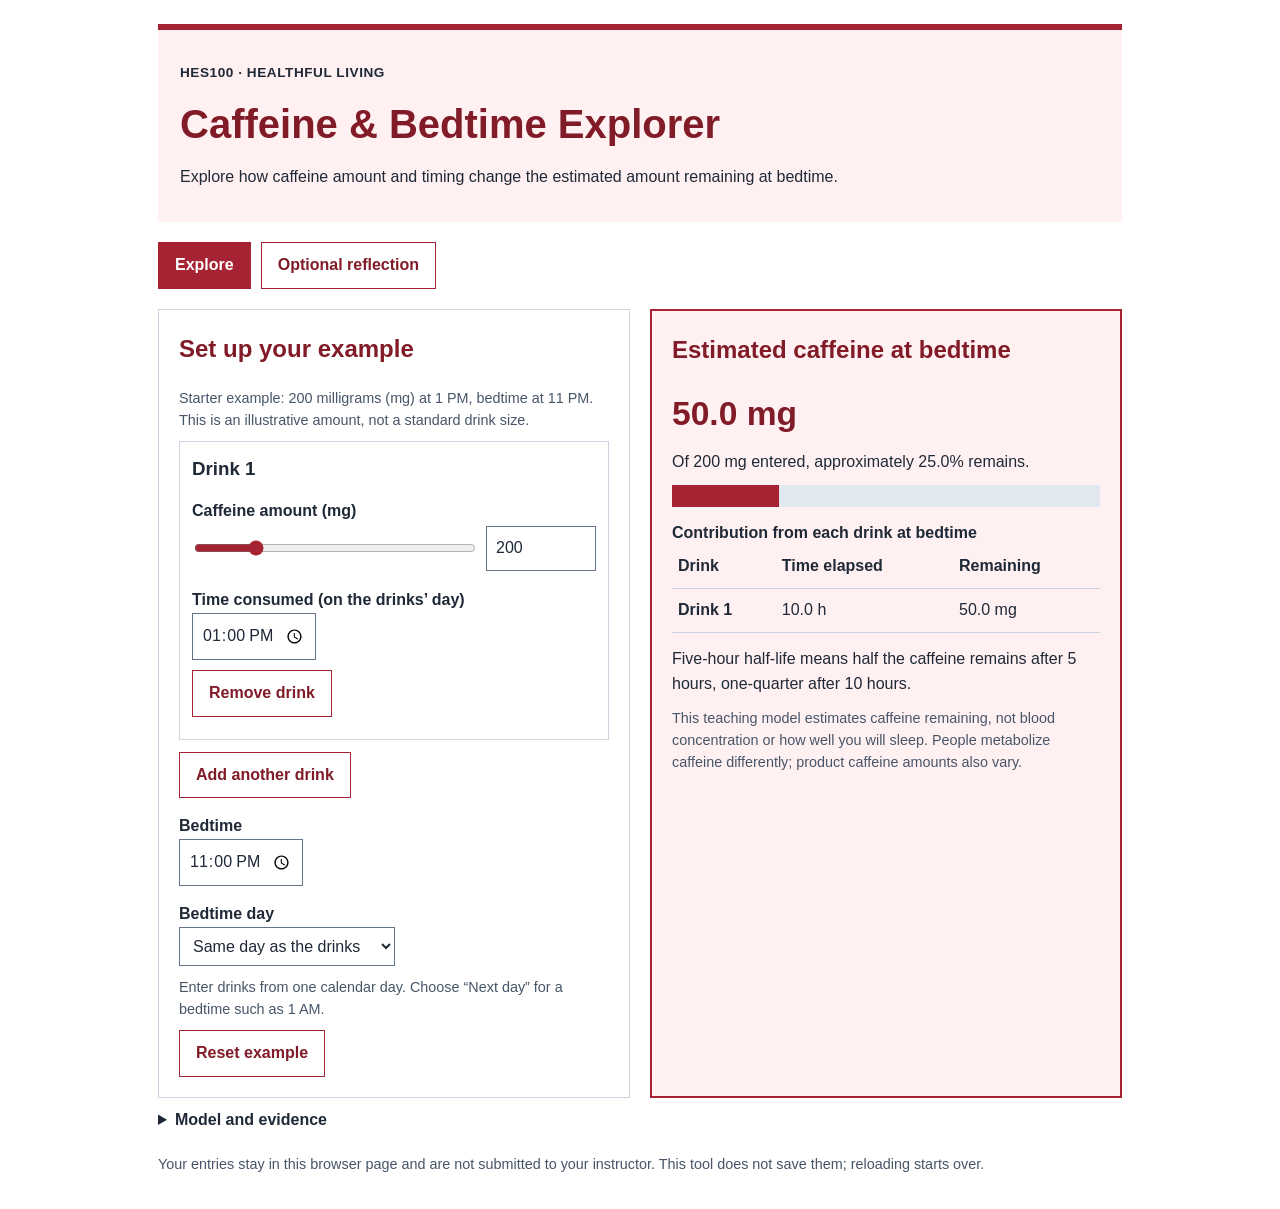
==== caffeine/index.html @ 2731abf6 "Add HES smoking/vaping cost and caffeine teaching demos" ====
<!doctype html><html lang="en"><head><meta charset="utf-8"><meta name="viewport" content="width=device-width,initial-scale=1"><title>Caffeine & Bedtime Explorer | HES100</title><link rel="icon" href="data:image/svg+xml,%3Csvg xmlns='http://www.w3.org/2000/svg' viewBox='0 0 64 64'%3E%3Crect width='64' height='64' rx='12' fill='%23a52332'/%3E%3Cpath d='M15 14h8v14h18V14h8v36h-8V36H23v14h-8z' fill='white'/%3E%3C/svg%3E"><link rel="stylesheet" href="/demos.css"></head><body><a class="skip" href="#main">Skip to main content</a><main id="main"><header><p class="eyebrow">HES100 · HEALTHFUL LIVING</p><h1>Caffeine & Bedtime Explorer</h1><p>Explore how caffeine amount and timing change the estimated amount remaining at bedtime.</p></header><nav class="nav" aria-label="Demo sections"><button id="explore-tab" aria-pressed="true" aria-controls="explore">Explore</button><button id="reflect-tab" aria-pressed="false" aria-controls="reflect">Optional reflection</button></nav><section id="explore"><div class="layout"><div class="card"><h2>Set up your example</h2><p class="muted">Starter example: 200 milligrams (mg) at 1 PM, bedtime at 11 PM. This is an illustrative amount, not a standard drink size.</p><div id="drinks"></div><button id="add">Add another drink</button><label for="bedtime">Bedtime</label><input id="bedtime" type="time" value="23:00" required><label for="bedday">Bedtime day</label><select id="bedday"><option value="0">Same day as the drinks</option><option value="1">Next day (after midnight)</option></select><p class="muted">Enter drinks from one calendar day. Choose “Next day” for a bedtime such as 1 AM.</p><button id="reset">Reset example</button></div><div class="card result"><h2>Estimated caffeine at bedtime</h2><div id="results" role="status" aria-live="polite" aria-atomic="true"></div><p>Five-hour half-life means half the caffeine remains after 5 hours, one-quarter after 10 hours.</p><p class="muted">This teaching model estimates caffeine remaining, not blood concentration or how well you will sleep. People metabolize caffeine differently; product caffeine amounts also vary.</p></div></div><details><summary>Model and evidence</summary><p>For each drink: remaining caffeine = amount × 0.5<sup>(hours elapsed ÷ 5)</sup>. The tool adds the remaining amounts from all entered drinks. It assumes immediate absorption and a fixed five-hour half-life; it excludes earlier days, absorption delays, and individual differences.</p><p>The National Academies’ <a href="https://www.ncbi.nlm.nih.gov/books/NBK223808/" target="_blank" rel="noopener">Pharmacology of Caffeine</a> describes first-order elimination, an average half-life around five hours, and substantial variation.</p></details></section><section id="reflect" class="card" hidden><h2 tabindex="-1">Think about your results</h2><p>These questions are optional. Nothing is submitted from this tool.</p><label for="reflection">Change one drink’s amount or time. What changed in the bedtime estimate, and why? Use your before-and-after numbers.</label><textarea id="reflection"></textarea></section><p class="muted">Your entries stay in this browser page and are not submitted to your instructor. This tool does not save them; reloading starts over.</p></main><script src="/demo-common.js"></script><script>let nextID=0;function minutes(t){const a=t.split(':').map(Number);return a[0]*60+a[1]}function addDrink(amount=100,time='15:00'){const id=++nextID;const div=document.createElement('div');div.className='drink';div.dataset.id=id;div.innerHTML='<h3>Drink '+id+'</h3><label for="amount-'+id+'">Caffeine amount (mg)</label><div class="pair"><input id="amount-'+id+'" type="range" min="0" max="1000" step="1" value="'+amount+'"><input id="amount-'+id+'-number" aria-label="Drink '+id+' caffeine amount, exact milligrams" type="number" min="0" max="1000" step="1" value="'+amount+'" required></div><label for="time-'+id+'">Time consumed (on the drinks’ day)</label><input id="time-'+id+'" type="time" value="'+time+'" required><p><button type="button" class="remove" aria-label="Remove drink '+id+'">Remove drink</button></p>';$('drinks').append(div);bind('amount-'+id,update);$('time-'+id).oninput=update;div.querySelector('.remove').onclick=()=>{div.remove();update();$('add').focus()};update()}function update(){const nodes=[...document.querySelectorAll('.drink')];$('add').disabled=nodes.length>=8;if(!nodes.length){$('results').innerHTML='<p>Add a drink to explore the estimate.</p>';return}if(!$('bedtime').value){$('results').innerHTML='<p class="error">Enter a bedtime.</p>';return}const end=minutes($('bedtime').value)+1440*+$('bedday').value;let total=0,intake=0,rows='';for(const n of nodes){const id=n.dataset.id,a=$('amount-'+id+'-number'),t=$('time-'+id);if(!a.value||!a.checkValidity()||!t.value){$('results').innerHTML='<p class="error">Enter a valid amount (0–1000 mg) and time for every drink.</p>';return}const hours=(end-minutes(t.value))/60;if(hours<0){$('results').innerHTML='<p class="error">Bedtime must be at or after every drink. For a bedtime after midnight, choose “Next day.”</p>';return}const remaining=+a.value*Math.pow(.5,hours/5);total+=remaining;intake+=+a.value;rows+='<tr><th scope="row">Drink '+id+'</th><td>'+hours.toFixed(1)+' h</td><td>'+remaining.toFixed(1)+' mg</td></tr>'}const percent=intake?total/intake*100:0;$('results').innerHTML='<p class="big">'+total.toFixed(1)+' mg</p><p>Of '+intake+' mg entered, approximately '+percent.toFixed(1)+'% remains.</p><div class="bar" aria-hidden="true"><span style="width:'+percent+'%"></span></div><table><caption>Contribution from each drink at bedtime</caption><thead><tr><th scope="col">Drink</th><th scope="col">Time elapsed</th><th scope="col">Remaining</th></tr></thead><tbody>'+rows+'</tbody></table>'}function reset(){$('drinks').innerHTML='';nextID=0;$('bedtime').value='23:00';$('bedday').value='0';addDrink(200,'13:00')}$('add').onclick=()=>{addDrink();$('amount-'+nextID+'-number').focus()};$('bedtime').oninput=update;$('bedday').onchange=update;$('reset').onclick=reset;reset();</script></body></html>
---- demos.css ----
:root{--red:#a52332;--dark:#801b27;--pale:#fff1f2;--ink:#1f2937;--border:#cbd5e1}*{box-sizing:border-box}body{margin:0;font:1rem/1.55 Arial,Helvetica,sans-serif;color:var(--ink);background:#fff}main{max-width:1000px;margin:auto;padding:24px 18px}header{border-top:6px solid var(--red);background:var(--pale);padding:22px}h1{margin:0;color:var(--dark);font-size:clamp(1.8rem,5vw,2.5rem)}h2{color:var(--dark);margin-top:0}p{margin:10px 0}.eyebrow{font-size:.85rem;font-weight:bold;letter-spacing:.04em}.nav{display:flex;gap:10px;flex-wrap:wrap;margin:20px 0}button{font:inherit;padding:10px 16px;cursor:pointer;border:1px solid var(--red);background:white;color:var(--dark);font-weight:bold;min-height:44px}button[aria-pressed=true],.primary{background:var(--red);color:white}.layout{display:grid;grid-template-columns:1fr 1fr;gap:20px}.card{border:1px solid var(--border);padding:20px;min-width:0}.result{background:var(--pale);border:2px solid var(--red)}label{display:block;font-weight:bold;margin-top:16px}input,select,textarea{font:inherit;padding:9px;border:1px solid #64748b;max-width:100%;background:white;color:var(--ink)}input[type=number]{width:110px}input[type=range]{width:100%;accent-color:var(--red);min-height:44px;padding:0}.pair{display:grid;grid-template-columns:minmax(0,1fr) 110px;gap:12px;align-items:center}.big{font-size:2.1rem;font-weight:bold;color:var(--dark)}table{width:100%;border-collapse:collapse;margin:14px 0}th,td{text-align:left;padding:9px 6px;border-bottom:1px solid var(--border)}caption{text-align:left;font-weight:bold}textarea{width:100%;min-height:100px}summary{cursor:pointer;font-weight:bold;padding:10px 0}a{color:var(--dark)}:focus-visible{outline:3px solid #a65300;outline-offset:3px}.muted{font-size:.9rem;color:#475569}.bar{height:22px;background:#e2e8f0;overflow:hidden}.bar span{display:block;height:100%;background:var(--red)}[hidden]{display:none!important}.skip{position:absolute;top:-100px;background:white;padding:10px}.skip:focus{top:0}.drink{padding:12px;border:1px solid var(--border);margin-bottom:12px}.drink h3{margin:0}.error{color:#801b27;font-weight:bold}@media(max-width:700px){.layout{grid-template-columns:1fr}main{padding:16px 12px}header,.card{padding:16px}}@media(prefers-reduced-motion:reduce){*{scroll-behavior:auto}}
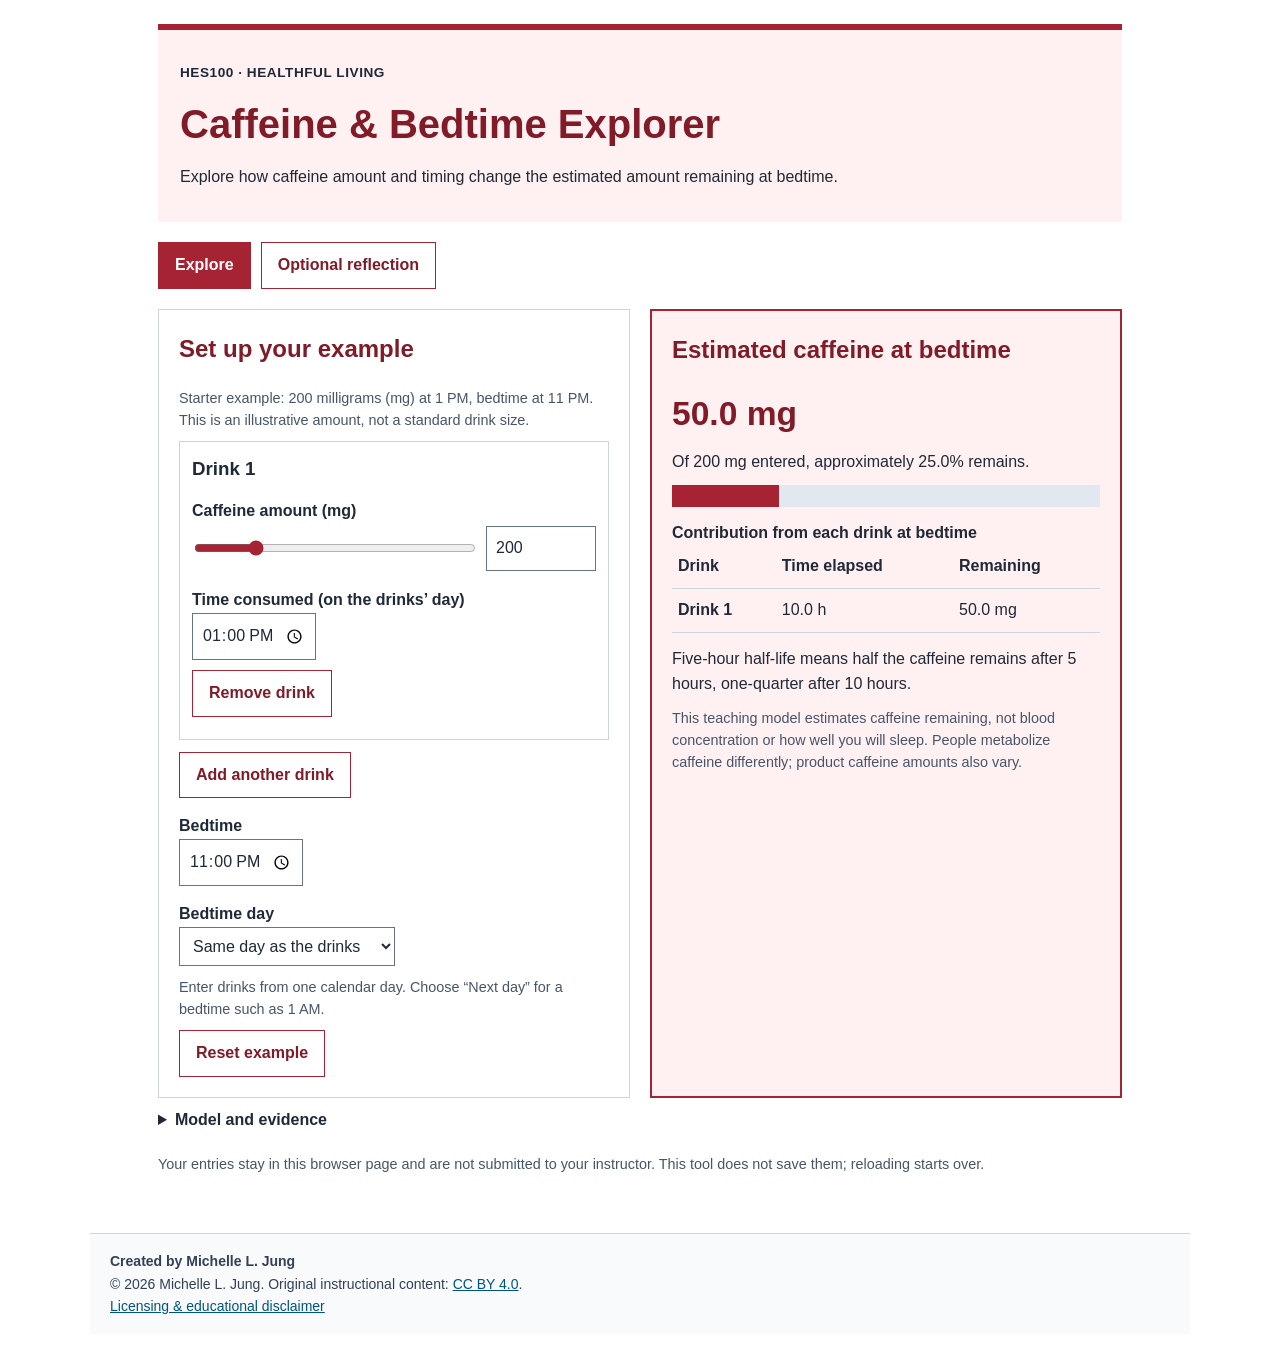
==== commit 945ad547: "Add creator credit, CC BY 4.0 content licensing, MIT code license, and educational disclaimer" ====
--- a/caffeine/index.html
+++ b/caffeine/index.html
@@ -1 +1,2 @@
-<!doctype html><html lang="en"><head><meta charset="utf-8"><meta name="viewport" content="width=device-width,initial-scale=1"><title>Caffeine & Bedtime Explorer | HES100</title><link rel="icon" href="data:image/svg+xml,%3Csvg xmlns='http://www.w3.org/2000/svg' viewBox='0 0 64 64'%3E%3Crect width='64' height='64' rx='12' fill='%23a52332'/%3E%3Cpath d='M15 14h8v14h18V14h8v36h-8V36H23v14h-8z' fill='white'/%3E%3C/svg%3E"><link rel="stylesheet" href="/demos.css"></head><body><a class="skip" href="#main">Skip to main content</a><main id="main"><header><p class="eyebrow">HES100 · HEALTHFUL LIVING</p><h1>Caffeine & Bedtime Explorer</h1><p>Explore how caffeine amount and timing change the estimated amount remaining at bedtime.</p></header><nav class="nav" aria-label="Demo sections"><button id="explore-tab" aria-pressed="true" aria-controls="explore">Explore</button><button id="reflect-tab" aria-pressed="false" aria-controls="reflect">Optional reflection</button></nav><section id="explore"><div class="layout"><div class="card"><h2>Set up your example</h2><p class="muted">Starter example: 200 milligrams (mg) at 1 PM, bedtime at 11 PM. This is an illustrative amount, not a standard drink size.</p><div id="drinks"></div><button id="add">Add another drink</button><label for="bedtime">Bedtime</label><input id="bedtime" type="time" value="23:00" required><label for="bedday">Bedtime day</label><select id="bedday"><option value="0">Same day as the drinks</option><option value="1">Next day (after midnight)</option></select><p class="muted">Enter drinks from one calendar day. Choose “Next day” for a bedtime such as 1 AM.</p><button id="reset">Reset example</button></div><div class="card result"><h2>Estimated caffeine at bedtime</h2><div id="results" role="status" aria-live="polite" aria-atomic="true"></div><p>Five-hour half-life means half the caffeine remains after 5 hours, one-quarter after 10 hours.</p><p class="muted">This teaching model estimates caffeine remaining, not blood concentration or how well you will sleep. People metabolize caffeine differently; product caffeine amounts also vary.</p></div></div><details><summary>Model and evidence</summary><p>For each drink: remaining caffeine = amount × 0.5<sup>(hours elapsed ÷ 5)</sup>. The tool adds the remaining amounts from all entered drinks. It assumes immediate absorption and a fixed five-hour half-life; it excludes earlier days, absorption delays, and individual differences.</p><p>The National Academies’ <a href="https://www.ncbi.nlm.nih.gov/books/NBK223808/" target="_blank" rel="noopener">Pharmacology of Caffeine</a> describes first-order elimination, an average half-life around five hours, and substantial variation.</p></details></section><section id="reflect" class="card" hidden><h2 tabindex="-1">Think about your results</h2><p>These questions are optional. Nothing is submitted from this tool.</p><label for="reflection">Change one drink’s amount or time. What changed in the bedtime estimate, and why? Use your before-and-after numbers.</label><textarea id="reflection"></textarea></section><p class="muted">Your entries stay in this browser page and are not submitted to your instructor. This tool does not save them; reloading starts over.</p></main><script src="/demo-common.js"></script><script>let nextID=0;function minutes(t){const a=t.split(':').map(Number);return a[0]*60+a[1]}function addDrink(amount=100,time='15:00'){const id=++nextID;const div=document.createElement('div');div.className='drink';div.dataset.id=id;div.innerHTML='<h3>Drink '+id+'</h3><label for="amount-'+id+'">Caffeine amount (mg)</label><div class="pair"><input id="amount-'+id+'" type="range" min="0" max="1000" step="1" value="'+amount+'"><input id="amount-'+id+'-number" aria-label="Drink '+id+' caffeine amount, exact milligrams" type="number" min="0" max="1000" step="1" value="'+amount+'" required></div><label for="time-'+id+'">Time consumed (on the drinks’ day)</label><input id="time-'+id+'" type="time" value="'+time+'" required><p><button type="button" class="remove" aria-label="Remove drink '+id+'">Remove drink</button></p>';$('drinks').append(div);bind('amount-'+id,update);$('time-'+id).oninput=update;div.querySelector('.remove').onclick=()=>{div.remove();update();$('add').focus()};update()}function update(){const nodes=[...document.querySelectorAll('.drink')];$('add').disabled=nodes.length>=8;if(!nodes.length){$('results').innerHTML='<p>Add a drink to explore the estimate.</p>';return}if(!$('bedtime').value){$('results').innerHTML='<p class="error">Enter a bedtime.</p>';return}const end=minutes($('bedtime').value)+1440*+$('bedday').value;let total=0,intake=0,rows='';for(const n of nodes){const id=n.dataset.id,a=$('amount-'+id+'-number'),t=$('time-'+id);if(!a.value||!a.checkValidity()||!t.value){$('results').innerHTML='<p class="error">Enter a valid amount (0–1000 mg) and time for every drink.</p>';return}const hours=(end-minutes(t.value))/60;if(hours<0){$('results').innerHTML='<p class="error">Bedtime must be at or after every drink. For a bedtime after midnight, choose “Next day.”</p>';return}const remaining=+a.value*Math.pow(.5,hours/5);total+=remaining;intake+=+a.value;rows+='<tr><th scope="row">Drink '+id+'</th><td>'+hours.toFixed(1)+' h</td><td>'+remaining.toFixed(1)+' mg</td></tr>'}const percent=intake?total/intake*100:0;$('results').innerHTML='<p class="big">'+total.toFixed(1)+' mg</p><p>Of '+intake+' mg entered, approximately '+percent.toFixed(1)+'% remains.</p><div class="bar" aria-hidden="true"><span style="width:'+percent+'%"></span></div><table><caption>Contribution from each drink at bedtime</caption><thead><tr><th scope="col">Drink</th><th scope="col">Time elapsed</th><th scope="col">Remaining</th></tr></thead><tbody>'+rows+'</tbody></table>'}function reset(){$('drinks').innerHTML='';nextID=0;$('bedtime').value='23:00';$('bedday').value='0';addDrink(200,'13:00')}$('add').onclick=()=>{addDrink();$('amount-'+nextID+'-number').focus()};$('bedtime').oninput=update;$('bedday').onchange=update;$('reset').onclick=reset;reset();</script></body></html>+<!doctype html><html lang="en"><head><meta charset="utf-8"><meta name="viewport" content="width=device-width,initial-scale=1"><title>Caffeine & Bedtime Explorer | HES100</title><link rel="icon" href="data:image/svg+xml,%3Csvg xmlns='http://www.w3.org/2000/svg' viewBox='0 0 64 64'%3E%3Crect width='64' height='64' rx='12' fill='%23a52332'/%3E%3Cpath d='M15 14h8v14h18V14h8v36h-8V36H23v14h-8z' fill='white'/%3E%3C/svg%3E"><link rel="stylesheet" href="/demos.css"></head><body><a class="skip" href="#main">Skip to main content</a><main id="main"><header><p class="eyebrow">HES100 · HEALTHFUL LIVING</p><h1>Caffeine & Bedtime Explorer</h1><p>Explore how caffeine amount and timing change the estimated amount remaining at bedtime.</p></header><nav class="nav" aria-label="Demo sections"><button id="explore-tab" aria-pressed="true" aria-controls="explore">Explore</button><button id="reflect-tab" aria-pressed="false" aria-controls="reflect">Optional reflection</button></nav><section id="explore"><div class="layout"><div class="card"><h2>Set up your example</h2><p class="muted">Starter example: 200 milligrams (mg) at 1 PM, bedtime at 11 PM. This is an illustrative amount, not a standard drink size.</p><div id="drinks"></div><button id="add">Add another drink</button><label for="bedtime">Bedtime</label><input id="bedtime" type="time" value="23:00" required><label for="bedday">Bedtime day</label><select id="bedday"><option value="0">Same day as the drinks</option><option value="1">Next day (after midnight)</option></select><p class="muted">Enter drinks from one calendar day. Choose “Next day” for a bedtime such as 1 AM.</p><button id="reset">Reset example</button></div><div class="card result"><h2>Estimated caffeine at bedtime</h2><div id="results" role="status" aria-live="polite" aria-atomic="true"></div><p>Five-hour half-life means half the caffeine remains after 5 hours, one-quarter after 10 hours.</p><p class="muted">This teaching model estimates caffeine remaining, not blood concentration or how well you will sleep. People metabolize caffeine differently; product caffeine amounts also vary.</p></div></div><details><summary>Model and evidence</summary><p>For each drink: remaining caffeine = amount × 0.5<sup>(hours elapsed ÷ 5)</sup>. The tool adds the remaining amounts from all entered drinks. It assumes immediate absorption and a fixed five-hour half-life; it excludes earlier days, absorption delays, and individual differences.</p><p>The National Academies’ <a href="https://www.ncbi.nlm.nih.gov/books/NBK223808/" target="_blank" rel="noopener">Pharmacology of Caffeine</a> describes first-order elimination, an average half-life around five hours, and substantial variation.</p></details></section><section id="reflect" class="card" hidden><h2 tabindex="-1">Think about your results</h2><p>These questions are optional. Nothing is submitted from this tool.</p><label for="reflection">Change one drink’s amount or time. What changed in the bedtime estimate, and why? Use your before-and-after numbers.</label><textarea id="reflection"></textarea></section><p class="muted">Your entries stay in this browser page and are not submitted to your instructor. This tool does not save them; reloading starts over.</p></main><script src="/demo-common.js"></script><script>let nextID=0;function minutes(t){const a=t.split(':').map(Number);return a[0]*60+a[1]}function addDrink(amount=100,time='15:00'){const id=++nextID;const div=document.createElement('div');div.className='drink';div.dataset.id=id;div.innerHTML='<h3>Drink '+id+'</h3><label for="amount-'+id+'">Caffeine amount (mg)</label><div class="pair"><input id="amount-'+id+'" type="range" min="0" max="1000" step="1" value="'+amount+'"><input id="amount-'+id+'-number" aria-label="Drink '+id+' caffeine amount, exact milligrams" type="number" min="0" max="1000" step="1" value="'+amount+'" required></div><label for="time-'+id+'">Time consumed (on the drinks’ day)</label><input id="time-'+id+'" type="time" value="'+time+'" required><p><button type="button" class="remove" aria-label="Remove drink '+id+'">Remove drink</button></p>';$('drinks').append(div);bind('amount-'+id,update);$('time-'+id).oninput=update;div.querySelector('.remove').onclick=()=>{div.remove();update();$('add').focus()};update()}function update(){const nodes=[...document.querySelectorAll('.drink')];$('add').disabled=nodes.length>=8;if(!nodes.length){$('results').innerHTML='<p>Add a drink to explore the estimate.</p>';return}if(!$('bedtime').value){$('results').innerHTML='<p class="error">Enter a bedtime.</p>';return}const end=minutes($('bedtime').value)+1440*+$('bedday').value;let total=0,intake=0,rows='';for(const n of nodes){const id=n.dataset.id,a=$('amount-'+id+'-number'),t=$('time-'+id);if(!a.value||!a.checkValidity()||!t.value){$('results').innerHTML='<p class="error">Enter a valid amount (0–1000 mg) and time for every drink.</p>';return}const hours=(end-minutes(t.value))/60;if(hours<0){$('results').innerHTML='<p class="error">Bedtime must be at or after every drink. For a bedtime after midnight, choose “Next day.”</p>';return}const remaining=+a.value*Math.pow(.5,hours/5);total+=remaining;intake+=+a.value;rows+='<tr><th scope="row">Drink '+id+'</th><td>'+hours.toFixed(1)+' h</td><td>'+remaining.toFixed(1)+' mg</td></tr>'}const percent=intake?total/intake*100:0;$('results').innerHTML='<p class="big">'+total.toFixed(1)+' mg</p><p>Of '+intake+' mg entered, approximately '+percent.toFixed(1)+'% remains.</p><div class="bar" aria-hidden="true"><span style="width:'+percent+'%"></span></div><table><caption>Contribution from each drink at bedtime</caption><thead><tr><th scope="col">Drink</th><th scope="col">Time elapsed</th><th scope="col">Remaining</th></tr></thead><tbody>'+rows+'</tbody></table>'}function reset(){$('drinks').innerHTML='';nextID=0;$('bedtime').value='23:00';$('bedday').value='0';addDrink(200,'13:00')}$('add').onclick=()=>{addDrink();$('amount-'+nextID+'-number').focus()};$('bedtime').oninput=update;$('bedday').onchange=update;$('reset').onclick=reset;reset();</script><div role="contentinfo" aria-label="Creator credit and licensing" style="box-sizing:border-box;max-width:1100px;margin:24px auto;padding:16px 20px;border-top:1px solid #cbd5e1;background:#f8fafc;color:#334155;font:0.875rem/1.6 Arial,sans-serif;text-align:left;overflow-wrap:anywhere"><strong>Created by Michelle L. Jung</strong><br>© 2026 Michelle L. Jung. Original instructional content: <a rel="license" href="https://creativecommons.org/licenses/by/4.0/" style="color:#005580;text-decoration:underline">CC BY 4.0</a>.<br><a href="../licensing.html" style="color:#005580;text-decoration:underline">Licensing &amp; educational disclaimer</a></div>
+</body></html>
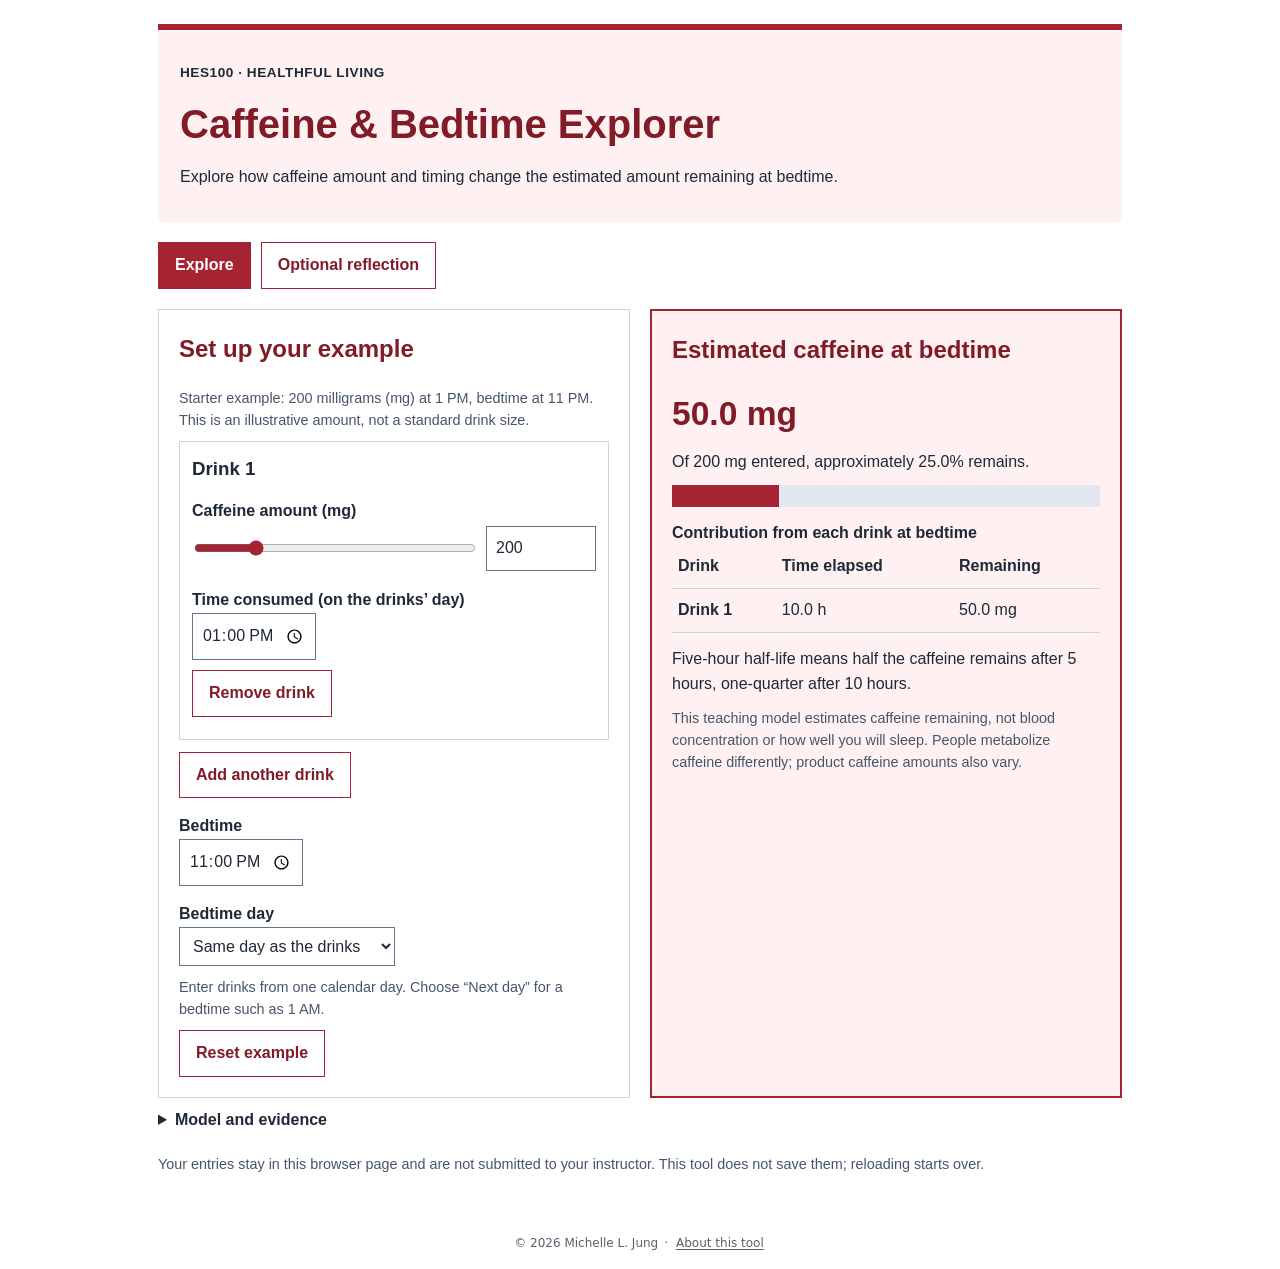
==== commit 9b5671d4: "Keep resource credits compact and add an on-demand development acknowledgment" ====
--- a/caffeine/index.html
+++ b/caffeine/index.html
@@ -1,2 +1,4 @@
-<!doctype html><html lang="en"><head><meta charset="utf-8"><meta name="viewport" content="width=device-width,initial-scale=1"><title>Caffeine & Bedtime Explorer | HES100</title><link rel="icon" href="data:image/svg+xml,%3Csvg xmlns='http://www.w3.org/2000/svg' viewBox='0 0 64 64'%3E%3Crect width='64' height='64' rx='12' fill='%23a52332'/%3E%3Cpath d='M15 14h8v14h18V14h8v36h-8V36H23v14h-8z' fill='white'/%3E%3C/svg%3E"><link rel="stylesheet" href="/demos.css"></head><body><a class="skip" href="#main">Skip to main content</a><main id="main"><header><p class="eyebrow">HES100 · HEALTHFUL LIVING</p><h1>Caffeine & Bedtime Explorer</h1><p>Explore how caffeine amount and timing change the estimated amount remaining at bedtime.</p></header><nav class="nav" aria-label="Demo sections"><button id="explore-tab" aria-pressed="true" aria-controls="explore">Explore</button><button id="reflect-tab" aria-pressed="false" aria-controls="reflect">Optional reflection</button></nav><section id="explore"><div class="layout"><div class="card"><h2>Set up your example</h2><p class="muted">Starter example: 200 milligrams (mg) at 1 PM, bedtime at 11 PM. This is an illustrative amount, not a standard drink size.</p><div id="drinks"></div><button id="add">Add another drink</button><label for="bedtime">Bedtime</label><input id="bedtime" type="time" value="23:00" required><label for="bedday">Bedtime day</label><select id="bedday"><option value="0">Same day as the drinks</option><option value="1">Next day (after midnight)</option></select><p class="muted">Enter drinks from one calendar day. Choose “Next day” for a bedtime such as 1 AM.</p><button id="reset">Reset example</button></div><div class="card result"><h2>Estimated caffeine at bedtime</h2><div id="results" role="status" aria-live="polite" aria-atomic="true"></div><p>Five-hour half-life means half the caffeine remains after 5 hours, one-quarter after 10 hours.</p><p class="muted">This teaching model estimates caffeine remaining, not blood concentration or how well you will sleep. People metabolize caffeine differently; product caffeine amounts also vary.</p></div></div><details><summary>Model and evidence</summary><p>For each drink: remaining caffeine = amount × 0.5<sup>(hours elapsed ÷ 5)</sup>. The tool adds the remaining amounts from all entered drinks. It assumes immediate absorption and a fixed five-hour half-life; it excludes earlier days, absorption delays, and individual differences.</p><p>The National Academies’ <a href="https://www.ncbi.nlm.nih.gov/books/NBK223808/" target="_blank" rel="noopener">Pharmacology of Caffeine</a> describes first-order elimination, an average half-life around five hours, and substantial variation.</p></details></section><section id="reflect" class="card" hidden><h2 tabindex="-1">Think about your results</h2><p>These questions are optional. Nothing is submitted from this tool.</p><label for="reflection">Change one drink’s amount or time. What changed in the bedtime estimate, and why? Use your before-and-after numbers.</label><textarea id="reflection"></textarea></section><p class="muted">Your entries stay in this browser page and are not submitted to your instructor. This tool does not save them; reloading starts over.</p></main><script src="/demo-common.js"></script><script>let nextID=0;function minutes(t){const a=t.split(':').map(Number);return a[0]*60+a[1]}function addDrink(amount=100,time='15:00'){const id=++nextID;const div=document.createElement('div');div.className='drink';div.dataset.id=id;div.innerHTML='<h3>Drink '+id+'</h3><label for="amount-'+id+'">Caffeine amount (mg)</label><div class="pair"><input id="amount-'+id+'" type="range" min="0" max="1000" step="1" value="'+amount+'"><input id="amount-'+id+'-number" aria-label="Drink '+id+' caffeine amount, exact milligrams" type="number" min="0" max="1000" step="1" value="'+amount+'" required></div><label for="time-'+id+'">Time consumed (on the drinks’ day)</label><input id="time-'+id+'" type="time" value="'+time+'" required><p><button type="button" class="remove" aria-label="Remove drink '+id+'">Remove drink</button></p>';$('drinks').append(div);bind('amount-'+id,update);$('time-'+id).oninput=update;div.querySelector('.remove').onclick=()=>{div.remove();update();$('add').focus()};update()}function update(){const nodes=[...document.querySelectorAll('.drink')];$('add').disabled=nodes.length>=8;if(!nodes.length){$('results').innerHTML='<p>Add a drink to explore the estimate.</p>';return}if(!$('bedtime').value){$('results').innerHTML='<p class="error">Enter a bedtime.</p>';return}const end=minutes($('bedtime').value)+1440*+$('bedday').value;let total=0,intake=0,rows='';for(const n of nodes){const id=n.dataset.id,a=$('amount-'+id+'-number'),t=$('time-'+id);if(!a.value||!a.checkValidity()||!t.value){$('results').innerHTML='<p class="error">Enter a valid amount (0–1000 mg) and time for every drink.</p>';return}const hours=(end-minutes(t.value))/60;if(hours<0){$('results').innerHTML='<p class="error">Bedtime must be at or after every drink. For a bedtime after midnight, choose “Next day.”</p>';return}const remaining=+a.value*Math.pow(.5,hours/5);total+=remaining;intake+=+a.value;rows+='<tr><th scope="row">Drink '+id+'</th><td>'+hours.toFixed(1)+' h</td><td>'+remaining.toFixed(1)+' mg</td></tr>'}const percent=intake?total/intake*100:0;$('results').innerHTML='<p class="big">'+total.toFixed(1)+' mg</p><p>Of '+intake+' mg entered, approximately '+percent.toFixed(1)+'% remains.</p><div class="bar" aria-hidden="true"><span style="width:'+percent+'%"></span></div><table><caption>Contribution from each drink at bedtime</caption><thead><tr><th scope="col">Drink</th><th scope="col">Time elapsed</th><th scope="col">Remaining</th></tr></thead><tbody>'+rows+'</tbody></table>'}function reset(){$('drinks').innerHTML='';nextID=0;$('bedtime').value='23:00';$('bedday').value='0';addDrink(200,'13:00')}$('add').onclick=()=>{addDrink();$('amount-'+nextID+'-number').focus()};$('bedtime').oninput=update;$('bedday').onchange=update;$('reset').onclick=reset;reset();</script><div role="contentinfo" aria-label="Creator credit and licensing" style="box-sizing:border-box;max-width:1100px;margin:24px auto;padding:16px 20px;border-top:1px solid #cbd5e1;background:#f8fafc;color:#334155;font:0.875rem/1.6 Arial,sans-serif;text-align:left;overflow-wrap:anywhere"><strong>Created by Michelle L. Jung</strong><br>© 2026 Michelle L. Jung. Original instructional content: <a rel="license" href="https://creativecommons.org/licenses/by/4.0/" style="color:#005580;text-decoration:underline">CC BY 4.0</a>.<br><a href="../licensing.html" style="color:#005580;text-decoration:underline">Licensing &amp; educational disclaimer</a></div>
+<!doctype html><html lang="en"><head><meta charset="utf-8"><meta name="viewport" content="width=device-width,initial-scale=1"><title>Caffeine & Bedtime Explorer | HES100</title><link rel="icon" href="data:image/svg+xml,%3Csvg xmlns='http://www.w3.org/2000/svg' viewBox='0 0 64 64'%3E%3Crect width='64' height='64' rx='12' fill='%23a52332'/%3E%3Cpath d='M15 14h8v14h18V14h8v36h-8V36H23v14h-8z' fill='white'/%3E%3C/svg%3E"><link rel="stylesheet" href="/demos.css"><link rel="stylesheet" href="../resource-about.css">
+<script defer src="../resource-about.js"></script>
+</head><body><a class="skip" href="#main">Skip to main content</a><main id="main"><header><p class="eyebrow">HES100 · HEALTHFUL LIVING</p><h1>Caffeine & Bedtime Explorer</h1><p>Explore how caffeine amount and timing change the estimated amount remaining at bedtime.</p></header><nav class="nav" aria-label="Demo sections"><button id="explore-tab" aria-pressed="true" aria-controls="explore">Explore</button><button id="reflect-tab" aria-pressed="false" aria-controls="reflect">Optional reflection</button></nav><section id="explore"><div class="layout"><div class="card"><h2>Set up your example</h2><p class="muted">Starter example: 200 milligrams (mg) at 1 PM, bedtime at 11 PM. This is an illustrative amount, not a standard drink size.</p><div id="drinks"></div><button id="add">Add another drink</button><label for="bedtime">Bedtime</label><input id="bedtime" type="time" value="23:00" required><label for="bedday">Bedtime day</label><select id="bedday"><option value="0">Same day as the drinks</option><option value="1">Next day (after midnight)</option></select><p class="muted">Enter drinks from one calendar day. Choose “Next day” for a bedtime such as 1 AM.</p><button id="reset">Reset example</button></div><div class="card result"><h2>Estimated caffeine at bedtime</h2><div id="results" role="status" aria-live="polite" aria-atomic="true"></div><p>Five-hour half-life means half the caffeine remains after 5 hours, one-quarter after 10 hours.</p><p class="muted">This teaching model estimates caffeine remaining, not blood concentration or how well you will sleep. People metabolize caffeine differently; product caffeine amounts also vary.</p></div></div><details><summary>Model and evidence</summary><p>For each drink: remaining caffeine = amount × 0.5<sup>(hours elapsed ÷ 5)</sup>. The tool adds the remaining amounts from all entered drinks. It assumes immediate absorption and a fixed five-hour half-life; it excludes earlier days, absorption delays, and individual differences.</p><p>The National Academies’ <a href="https://www.ncbi.nlm.nih.gov/books/NBK223808/" target="_blank" rel="noopener">Pharmacology of Caffeine</a> describes first-order elimination, an average half-life around five hours, and substantial variation.</p></details></section><section id="reflect" class="card" hidden><h2 tabindex="-1">Think about your results</h2><p>These questions are optional. Nothing is submitted from this tool.</p><label for="reflection">Change one drink’s amount or time. What changed in the bedtime estimate, and why? Use your before-and-after numbers.</label><textarea id="reflection"></textarea></section><p class="muted">Your entries stay in this browser page and are not submitted to your instructor. This tool does not save them; reloading starts over.</p></main><script src="/demo-common.js"></script><script>let nextID=0;function minutes(t){const a=t.split(':').map(Number);return a[0]*60+a[1]}function addDrink(amount=100,time='15:00'){const id=++nextID;const div=document.createElement('div');div.className='drink';div.dataset.id=id;div.innerHTML='<h3>Drink '+id+'</h3><label for="amount-'+id+'">Caffeine amount (mg)</label><div class="pair"><input id="amount-'+id+'" type="range" min="0" max="1000" step="1" value="'+amount+'"><input id="amount-'+id+'-number" aria-label="Drink '+id+' caffeine amount, exact milligrams" type="number" min="0" max="1000" step="1" value="'+amount+'" required></div><label for="time-'+id+'">Time consumed (on the drinks’ day)</label><input id="time-'+id+'" type="time" value="'+time+'" required><p><button type="button" class="remove" aria-label="Remove drink '+id+'">Remove drink</button></p>';$('drinks').append(div);bind('amount-'+id,update);$('time-'+id).oninput=update;div.querySelector('.remove').onclick=()=>{div.remove();update();$('add').focus()};update()}function update(){const nodes=[...document.querySelectorAll('.drink')];$('add').disabled=nodes.length>=8;if(!nodes.length){$('results').innerHTML='<p>Add a drink to explore the estimate.</p>';return}if(!$('bedtime').value){$('results').innerHTML='<p class="error">Enter a bedtime.</p>';return}const end=minutes($('bedtime').value)+1440*+$('bedday').value;let total=0,intake=0,rows='';for(const n of nodes){const id=n.dataset.id,a=$('amount-'+id+'-number'),t=$('time-'+id);if(!a.value||!a.checkValidity()||!t.value){$('results').innerHTML='<p class="error">Enter a valid amount (0–1000 mg) and time for every drink.</p>';return}const hours=(end-minutes(t.value))/60;if(hours<0){$('results').innerHTML='<p class="error">Bedtime must be at or after every drink. For a bedtime after midnight, choose “Next day.”</p>';return}const remaining=+a.value*Math.pow(.5,hours/5);total+=remaining;intake+=+a.value;rows+='<tr><th scope="row">Drink '+id+'</th><td>'+hours.toFixed(1)+' h</td><td>'+remaining.toFixed(1)+' mg</td></tr>'}const percent=intake?total/intake*100:0;$('results').innerHTML='<p class="big">'+total.toFixed(1)+' mg</p><p>Of '+intake+' mg entered, approximately '+percent.toFixed(1)+'% remains.</p><div class="bar" aria-hidden="true"><span style="width:'+percent+'%"></span></div><table><caption>Contribution from each drink at bedtime</caption><thead><tr><th scope="col">Drink</th><th scope="col">Time elapsed</th><th scope="col">Remaining</th></tr></thead><tbody>'+rows+'</tbody></table>'}function reset(){$('drinks').innerHTML='';nextID=0;$('bedtime').value='23:00';$('bedday').value='0';addDrink(200,'13:00')}$('add').onclick=()=>{addDrink();$('amount-'+nextID+'-number').focus()};$('bedtime').oninput=update;$('bedday').onchange=update;$('reset').onclick=reset;reset();</script><div class="mlj-resource-footer" role="contentinfo" aria-label="Resource information"><span>© 2026 Michelle L. Jung</span><span aria-hidden="true">·</span><a href="../licensing.html#development" data-resource-about>About this tool</a></div>
 </body></html>
--- a/resource-about.css
+++ b/resource-about.css
@@ -0,0 +1,83 @@
+.mlj-resource-footer {
+  box-sizing: border-box;
+  display: flex;
+  flex-wrap: wrap;
+  align-items: baseline;
+  justify-content: center;
+  gap: 0 6px;
+  position: static;
+  max-width: 1100px;
+  margin: 16px auto 8px;
+  padding: 6px 16px;
+  border: 0;
+  background: transparent;
+  color: #59616c;
+  font: 400 12px/1.5 system-ui, sans-serif;
+  text-align: center;
+  letter-spacing: normal;
+  text-transform: none;
+}
+.mlj-resource-footer a {
+  display: inline-block;
+  min-height: 24px;
+  padding: 3px 2px;
+  color: inherit;
+  font: inherit;
+  text-decoration: underline;
+  text-underline-offset: 2px;
+}
+.mlj-about-dialog {
+  box-sizing: border-box;
+  position: fixed;
+  inset: 0;
+  width: min(440px, calc(100% - 32px));
+  max-width: 440px;
+  max-height: calc(100dvh - 48px);
+  margin: auto;
+  padding: 24px;
+  overflow: auto;
+  border: 1px solid #cbd5e1;
+  border-radius: 10px;
+  background: #fff;
+  color: #24313b;
+  font: 400 15px/1.6 system-ui, sans-serif;
+  text-align: left;
+  letter-spacing: normal;
+  text-transform: none;
+  box-shadow: 0 12px 40px #0003;
+}
+.mlj-about-dialog:not([open]) { display: none; }
+.mlj-about-dialog::backdrop { background: #172b3b66; }
+.mlj-about-dialog h2 {
+  margin: 0 0 12px;
+  padding: 0;
+  color: inherit;
+  font: 600 20px/1.3 system-ui, sans-serif;
+  letter-spacing: normal;
+  text-transform: none;
+}
+.mlj-about-dialog p { margin: 0 0 12px; font: inherit; color: inherit; }
+.mlj-about-dialog a { color: #155775; text-decoration: underline; }
+.mlj-about-dialog .mlj-about-actions { display: flex; justify-content: flex-end; margin-top: 16px; }
+.mlj-about-dialog .mlj-about-close {
+  display: inline-block;
+  width: auto;
+  min-height: 40px;
+  margin: 0;
+  padding: 6px 16px;
+  border: 1px solid #8a99a5;
+  border-radius: 6px;
+  background: #fff;
+  color: #24313b;
+  font: 500 14px/1.5 system-ui, sans-serif;
+  cursor: pointer;
+  box-shadow: none;
+  text-transform: none;
+  letter-spacing: normal;
+}
+.mlj-resource-footer a:focus-visible,
+.mlj-about-dialog a:focus-visible,
+.mlj-about-dialog .mlj-about-close:focus-visible { outline: 3px solid #155775; outline-offset: 3px; }
+@media print {
+  .mlj-resource-footer, .mlj-about-dialog { display: none !important; }
+}
